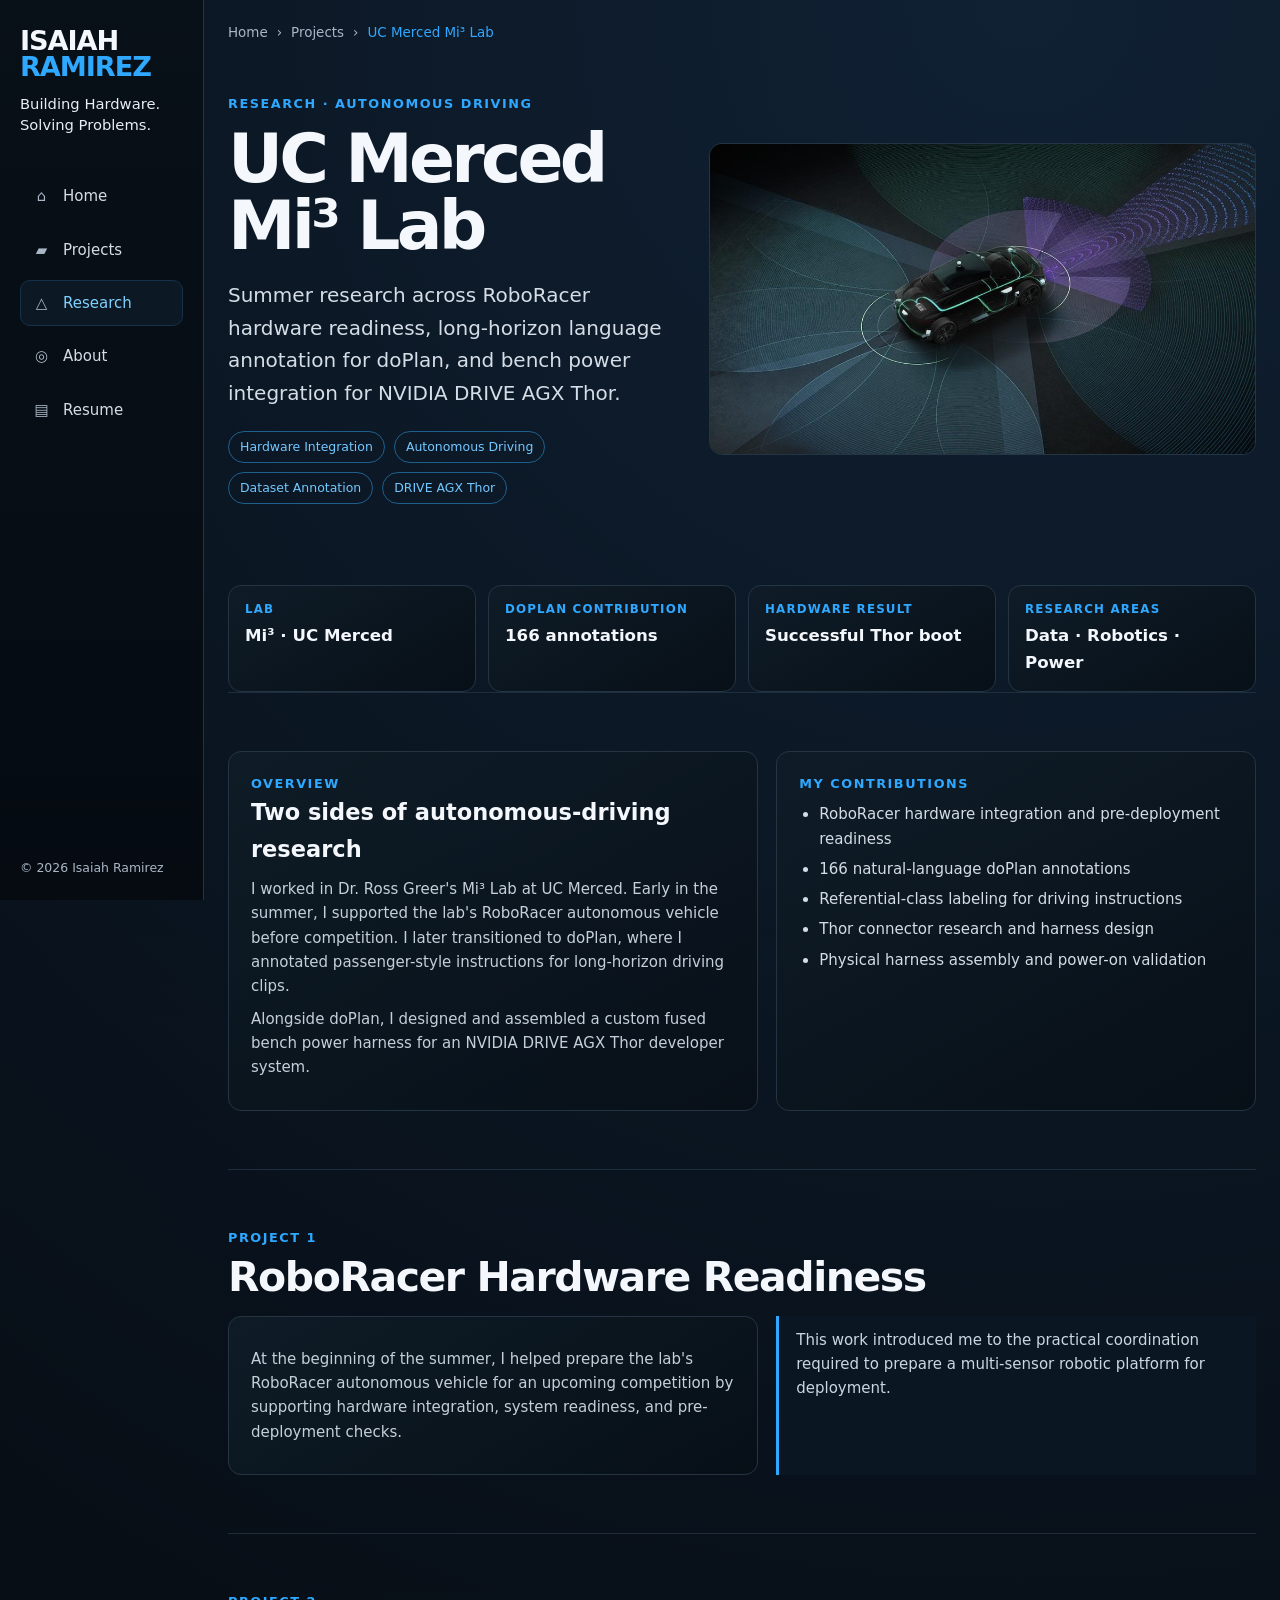
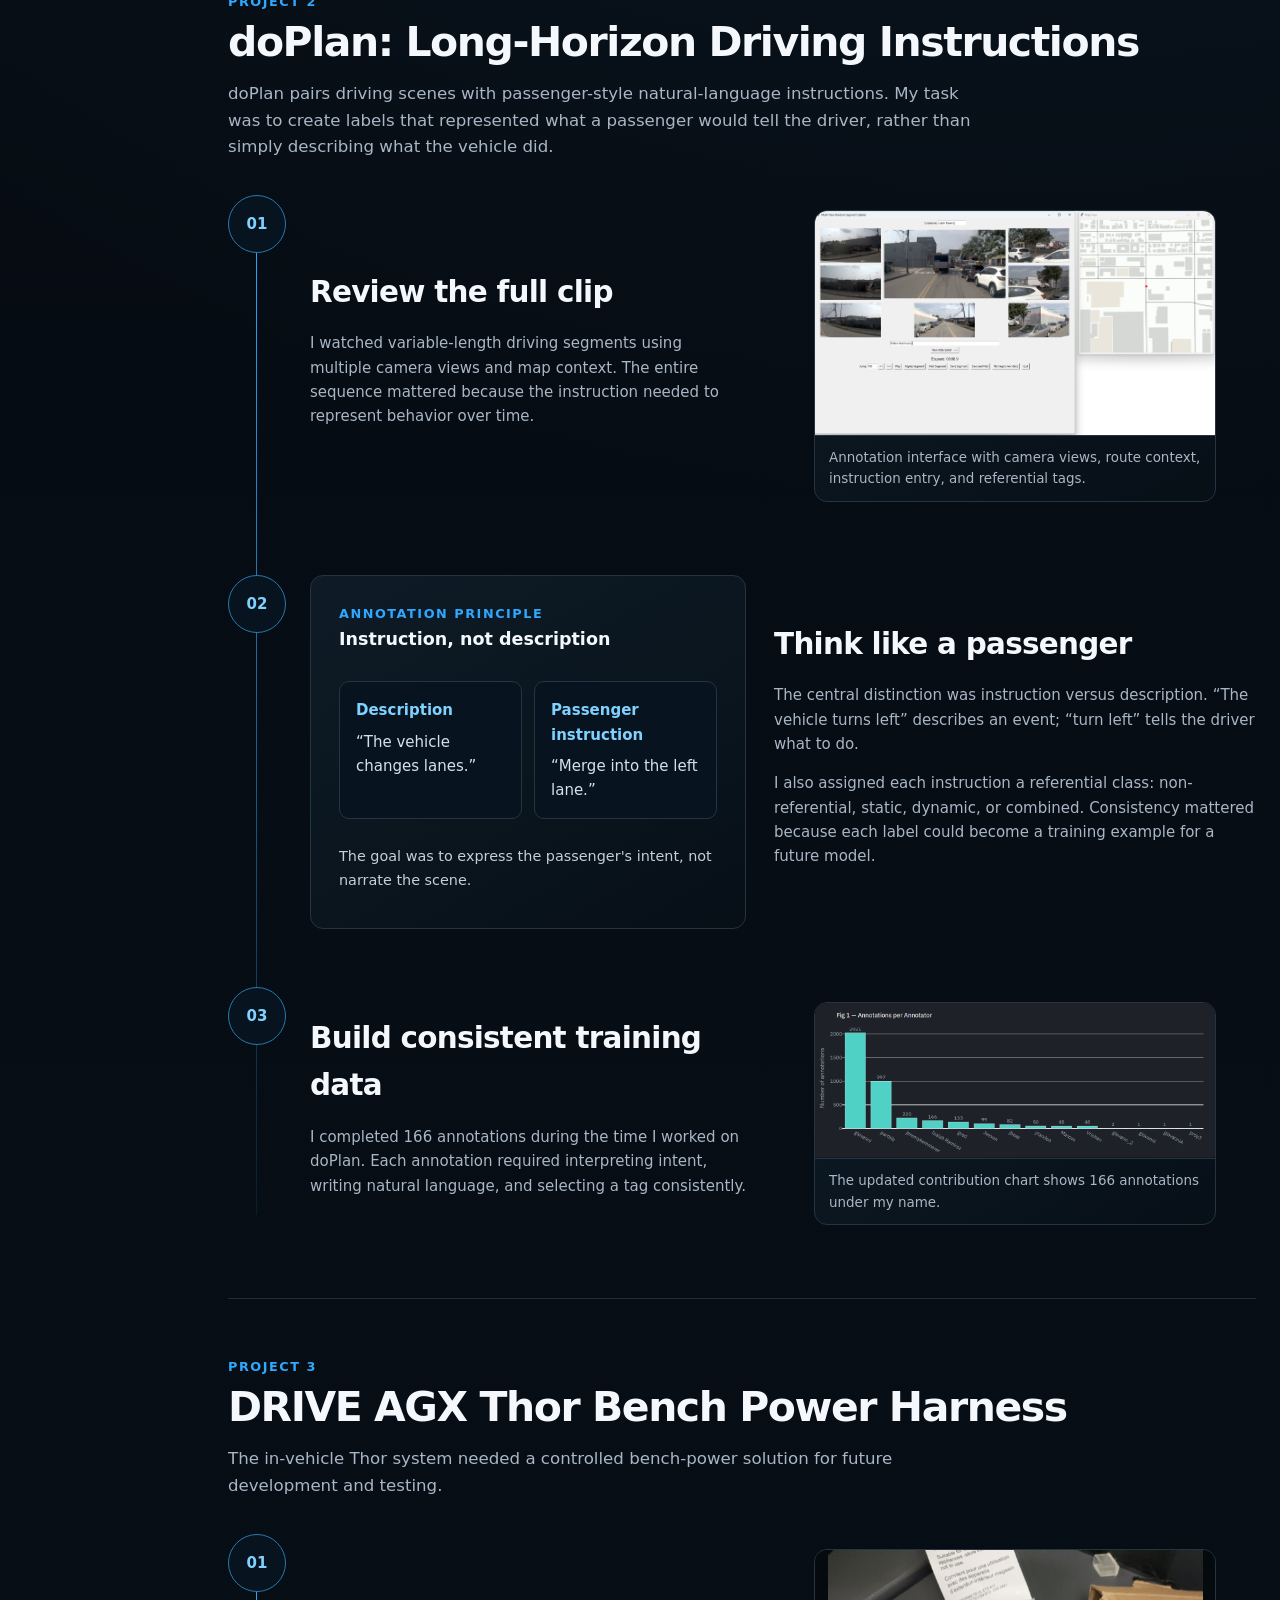
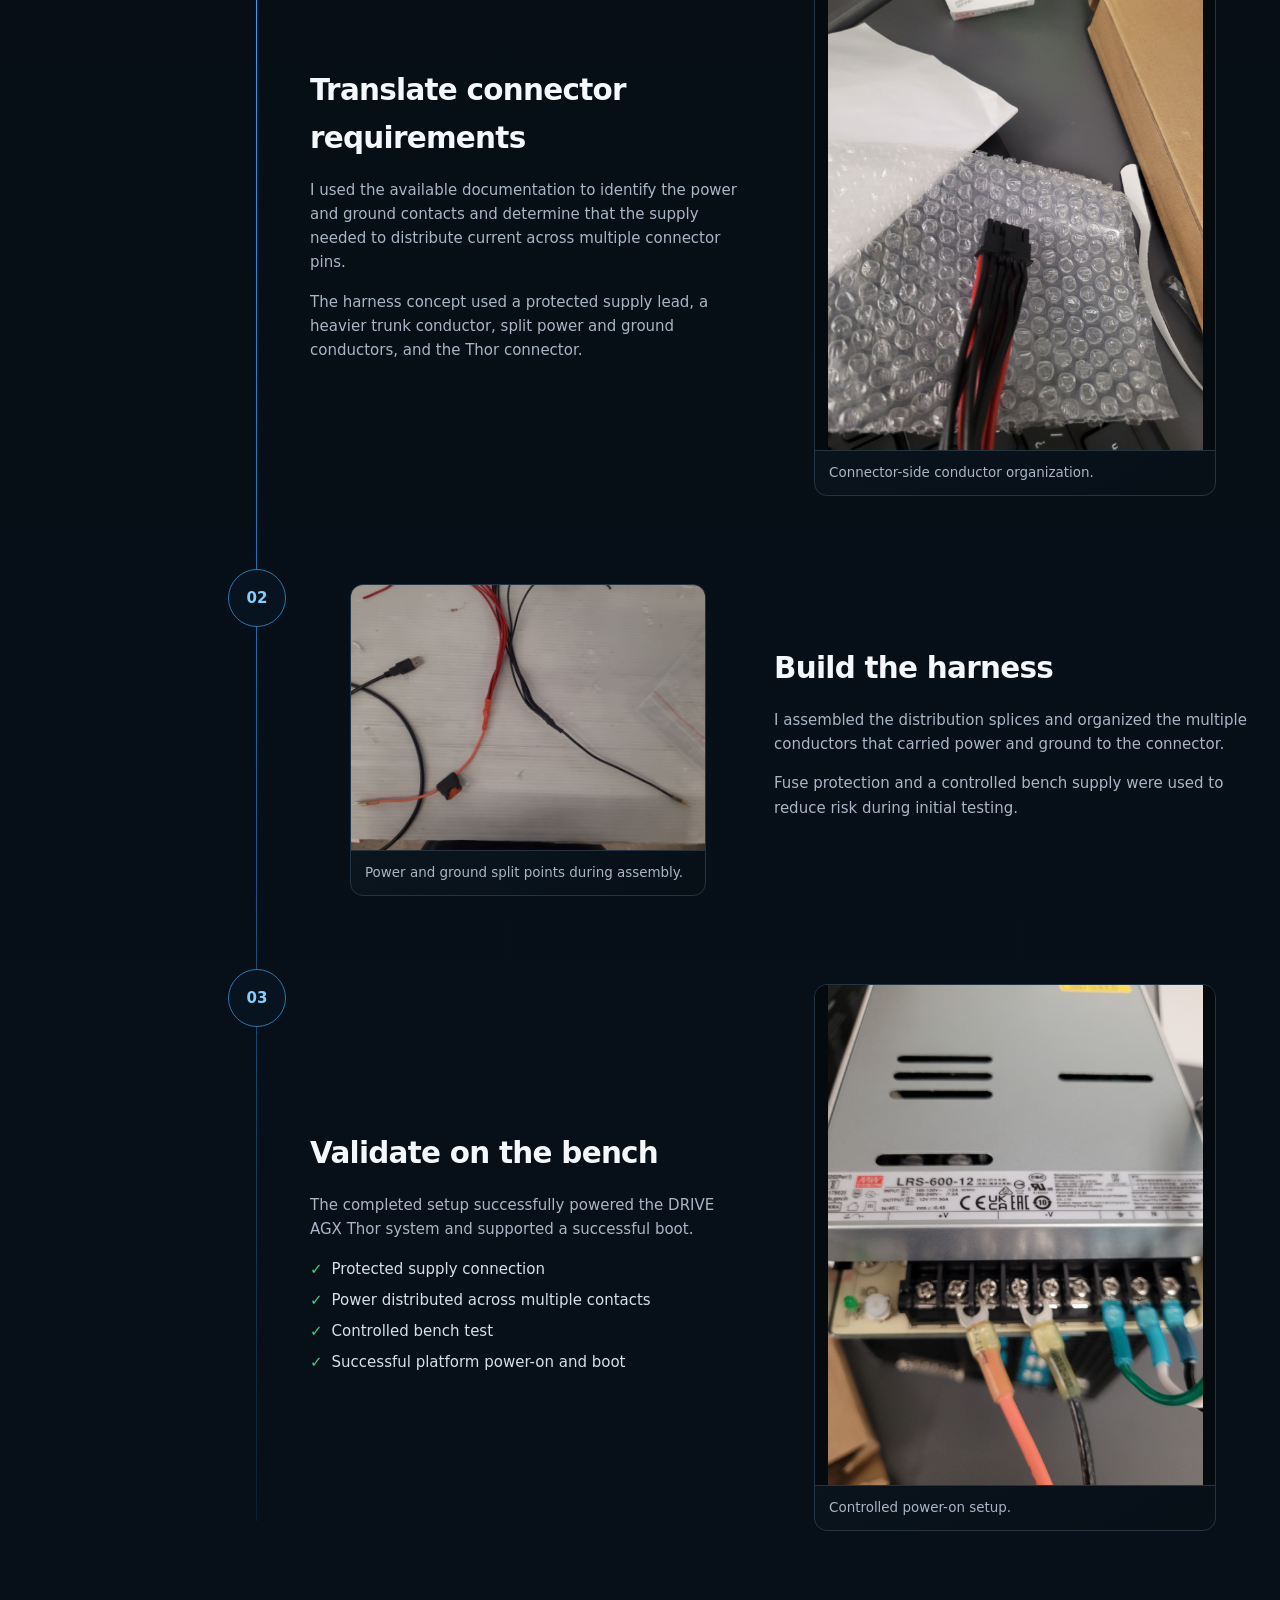
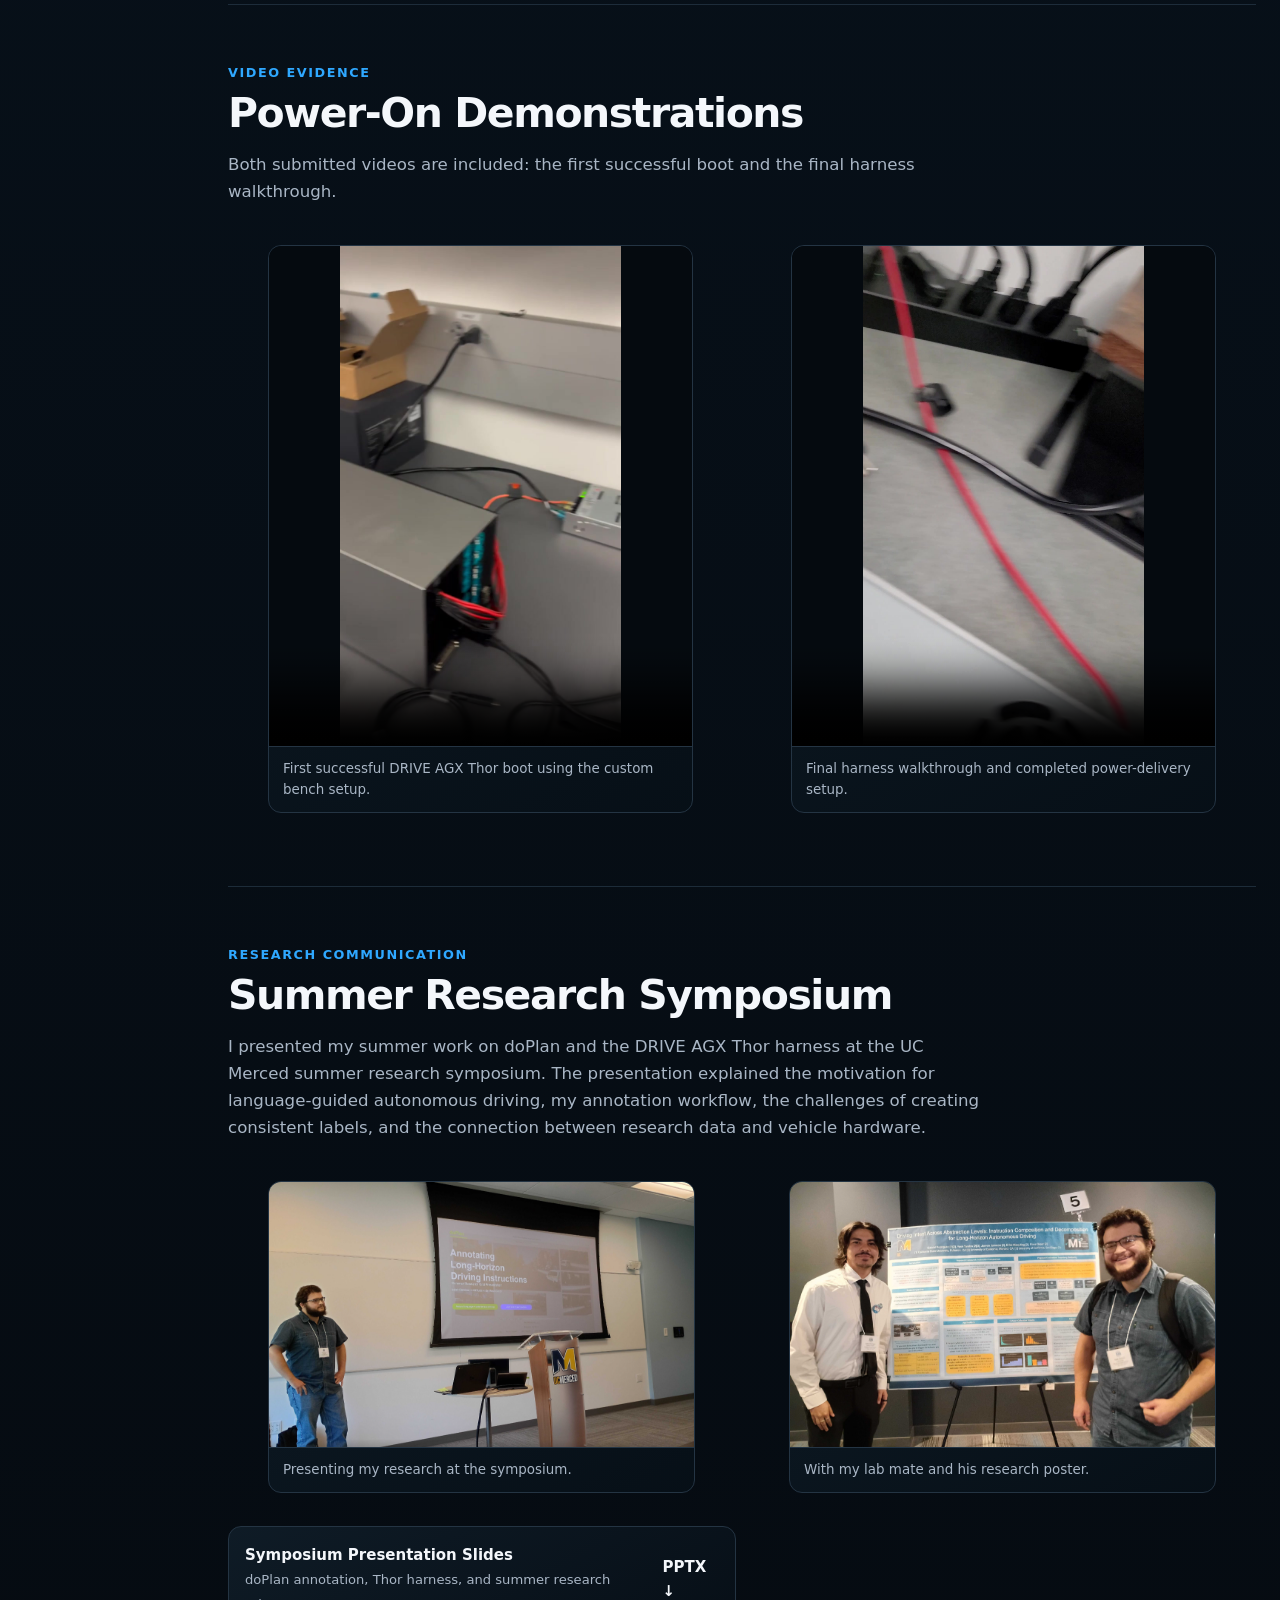
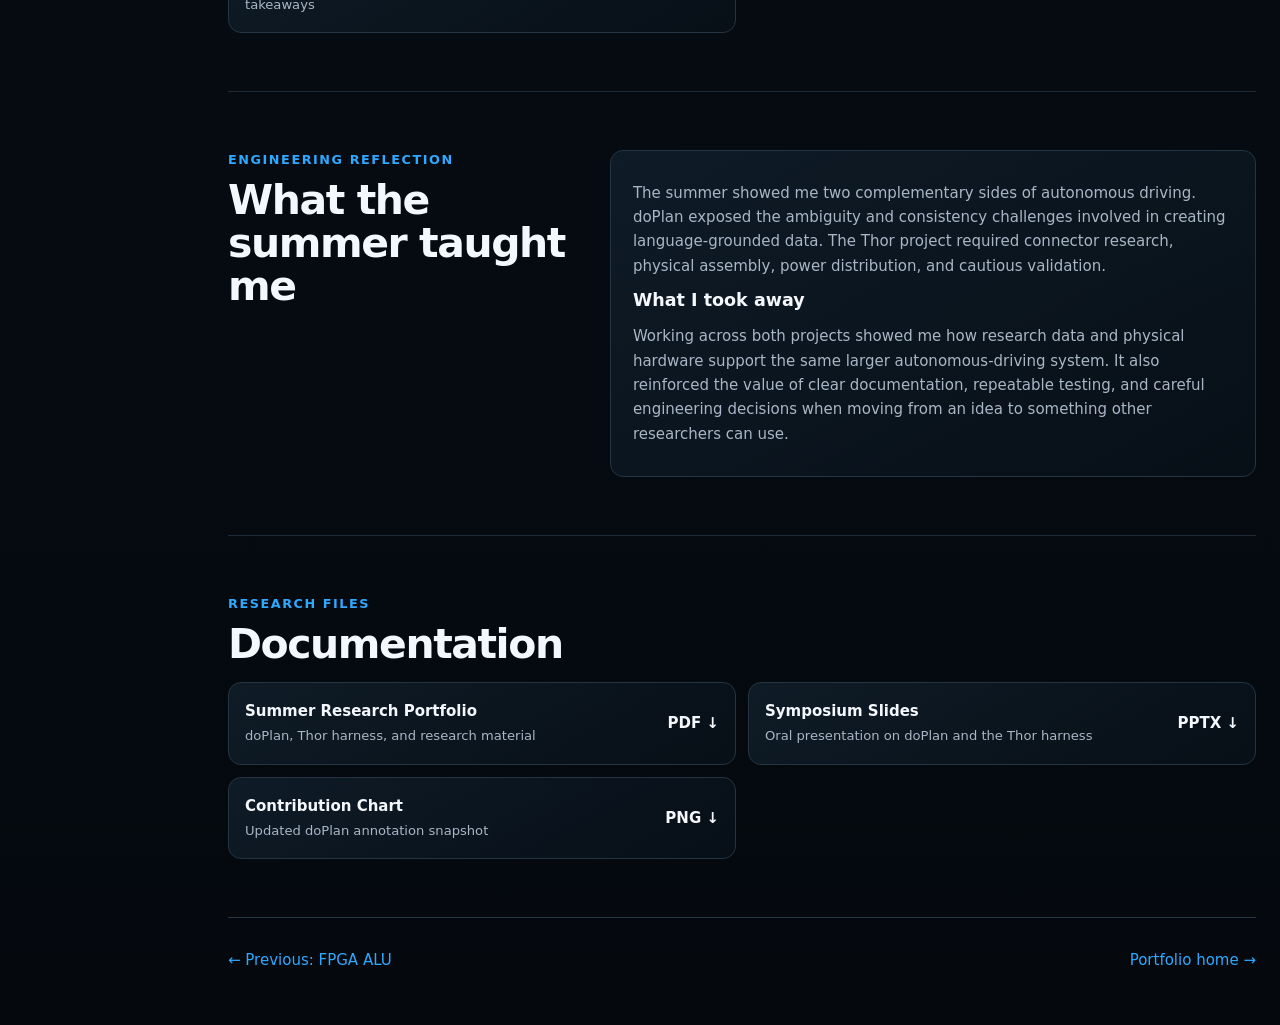
==== projects/mi3-lab.html @ 6a5409db "Initial portfolio release" ====
<!doctype html><html lang="en"><head><meta charset="utf-8"><meta name="viewport" content="width=device-width,initial-scale=1"><meta name="description" content="Autonomous-driving research in the UC Merced Mi3 Lab by Isaiah Ramirez."><title>UC Merced Mi³ Lab | Isaiah Ramirez</title><link rel="stylesheet" href="../styles.css"></head><body><div class="shell">
<aside class="sidebar"><a class="wordmark" href="../index.html">ISAIAH <span>RAMIREZ</span></a><div class="tagline">Building Hardware.<br>Solving Problems.</div><nav class="side-nav"><a href="../index.html"><span class="ico">⌂</span>Home</a><a href="../index.html#projects"><span class="ico">▰</span>Projects</a><a class="active" href="mi3-lab.html"><span class="ico">△</span>Research</a><a href="../index.html#about"><span class="ico">◎</span>About</a><a href="../Hardware_Resume_V3.pdf"><span class="ico">▤</span>Resume</a></nav><div class="side-bottom">© 2026 Isaiah Ramirez</div></aside>
<div class="main"><header class="mobile-head"><a href="../index.html">Isaiah Ramirez</a><div class="mobile-links"><a href="../index.html#projects">Projects</a><a href="../Hardware_Resume_V3.pdf">Resume</a></div></header><div class="page">
<div class="crumbs"><a href="../index.html">Home</a><span>›</span><a href="../index.html#projects">Projects</a><span>›</span><span class="current">UC Merced Mi³ Lab</span></div>
<header class="hero"><div class="hero-copy"><div class="eyebrow">Research · Autonomous Driving</div><h1>UC Merced Mi³ Lab</h1><p class="lead">Summer research across RoboRacer hardware readiness, long-horizon language annotation for doPlan, and bench power integration for NVIDIA DRIVE AGX Thor.</p><div class="tags"><span class="tag">Hardware Integration</span><span class="tag">Autonomous Driving</span><span class="tag">Dataset Annotation</span><span class="tag">DRIVE AGX Thor</span></div></div><div class="hero-media"><img src="../assets/mi3/thor-thumbnail.png" alt="NVIDIA DRIVE AGX Thor developer system"></div></header>
<div class="metrics"><div class="metric"><strong>Lab</strong><span>Mi³ · UC Merced</span></div><div class="metric"><strong>doPlan contribution</strong><span>166 annotations</span></div><div class="metric"><strong>Hardware result</strong><span>Successful Thor boot</span></div><div class="metric"><strong>Research areas</strong><span>Data · Robotics · Power</span></div></div>
<section class="section"><div class="overview-grid"><div class="panel"><div class="eyebrow">Overview</div><h2>Two sides of autonomous-driving research</h2><p>I worked in Dr. Ross Greer's Mi³ Lab at UC Merced. Early in the summer, I supported the lab's RoboRacer autonomous vehicle before competition. I later transitioned to doPlan, where I annotated passenger-style instructions for long-horizon driving clips.</p><p>Alongside doPlan, I designed and assembled a custom fused bench power harness for an NVIDIA DRIVE AGX Thor developer system.</p></div><div class="panel"><div class="eyebrow">My contributions</div><ul class="challenge-list"><li>RoboRacer hardware integration and pre-deployment readiness</li><li>166 natural-language doPlan annotations</li><li>Referential-class labeling for driving instructions</li><li>Thor connector research and harness design</li><li>Physical harness assembly and power-on validation</li></ul></div></div></section>
<section class="section"><div class="eyebrow">Project 1</div><h2 class="section-title">RoboRacer Hardware Readiness</h2><div class="overview-grid"><div class="panel"><p>At the beginning of the summer, I helped prepare the lab's RoboRacer autonomous vehicle for an upcoming competition by supporting hardware integration, system readiness, and pre-deployment checks.</p></div><div class="notice">This work introduced me to the practical coordination required to prepare a multi-sensor robotic platform for deployment.</div></div></section>
<section class="section"><div class="eyebrow">Project 2</div><h2 class="section-title">doPlan: Long-Horizon Driving Instructions</h2><p class="section-intro">doPlan pairs driving scenes with passenger-style natural-language instructions. My task was to create labels that represented what a passenger would tell the driver, rather than simply describing what the vehicle did.</p><div class="workflow">
<article class="workflow-step"><div class="step-no">01</div><div class="step-content"><div class="step-copy"><h3>Review the full clip</h3><p>I watched variable-length driving segments using multiple camera views and map context. The entire sequence mattered because the instruction needed to represent behavior over time.</p></div><figure class="media"><img src="../assets/mi3/annotation-interface.png" alt="doPlan annotation interface"><figcaption class="caption">Annotation interface with camera views, route context, instruction entry, and referential tags.</figcaption></figure></div></article>
<article class="workflow-step"><div class="step-no">02</div><div class="step-content reverse"><div class="step-copy"><h3>Think like a passenger</h3><p>The central distinction was instruction versus description. “The vehicle turns left” describes an event; “turn left” tells the driver what to do.</p><p>I also assigned each instruction a referential class: non-referential, static, dynamic, or combined. Consistency mattered because each label could become a training example for a future model.</p></div><div class="panel concept-panel"><div class="eyebrow">Annotation principle</div><h3>Instruction, not description</h3><div class="instruction-compare"><div><b>Description</b><span>“The vehicle changes lanes.”</span></div><div><b>Passenger instruction</b><span>“Merge into the left lane.”</span></div></div><p class="mini-note">The goal was to express the passenger's intent, not narrate the scene.</p></div></div></article>
<article class="workflow-step"><div class="step-no">03</div><div class="step-content"><div class="step-copy"><h3>Build consistent training data</h3><p>I completed 166 annotations during the time I worked on doPlan. Each annotation required interpreting intent, writing natural language, and selecting a tag consistently.</p></div><figure class="media"><img src="../assets/mi3/doplan-contribution-chart.png" alt="Chart showing doPlan annotation counts by annotator"><figcaption class="caption">The updated contribution chart shows 166 annotations under my name.</figcaption></figure></div></article>
</div></section>
<section class="section"><div class="eyebrow">Project 3</div><h2 class="section-title">DRIVE AGX Thor Bench Power Harness</h2><p class="section-intro">The in-vehicle Thor system needed a controlled bench-power solution for future development and testing.</p><div class="workflow">
<article class="workflow-step"><div class="step-no">01</div><div class="step-content"><div class="step-copy"><h3>Translate connector requirements</h3><p>I used the available documentation to identify the power and ground contacts and determine that the supply needed to distribute current across multiple connector pins.</p><p>The harness concept used a protected supply lead, a heavier trunk conductor, split power and ground conductors, and the Thor connector.</p></div><figure class="media"><img src="../assets/mi3/connector-wiring.jpg" alt="Thor connector wiring"><figcaption class="caption">Connector-side conductor organization.</figcaption></figure></div></article>
<article class="workflow-step"><div class="step-no">02</div><div class="step-content reverse"><div class="step-copy"><h3>Build the harness</h3><p>I assembled the distribution splices and organized the multiple conductors that carried power and ground to the connector.</p><p>Fuse protection and a controlled bench supply were used to reduce risk during initial testing.</p></div><figure class="media"><img src="../assets/mi3/harness-splices.jpg" alt="Thor power harness splices"><figcaption class="caption">Power and ground split points during assembly.</figcaption></figure></div></article>
<article class="workflow-step"><div class="step-no">03</div><div class="step-content"><div class="step-copy"><h3>Validate on the bench</h3><p>The completed setup successfully powered the DRIVE AGX Thor system and supported a successful boot.</p><ul class="checks"><li>Protected supply connection</li><li>Power distributed across multiple contacts</li><li>Controlled bench test</li><li>Successful platform power-on and boot</li></ul></div><figure class="media"><img src="../assets/mi3/bench-power.jpg" alt="Bench power supply connected to the Thor harness"><figcaption class="caption">Controlled power-on setup.</figcaption></figure></div></article>
</div></section>
<section class="section"><div class="eyebrow">Video evidence</div><h2 class="section-title">Power-On Demonstrations</h2><p class="section-intro">Both submitted videos are included: the first successful boot and the final harness walkthrough.</p><div class="video-grid" style="margin-top:24px"><figure class="media"><video controls preload="metadata" poster="../assets/mi3/thor-first-boot-thumbnail.jpg"><source src="../assets/mi3/thor-first-boot.mp4" type="video/mp4">Your browser does not support embedded video.</video><figcaption class="caption">First successful DRIVE AGX Thor boot using the custom bench setup.</figcaption></figure><figure class="media"><video controls preload="metadata" poster="../assets/mi3/thor-final-harness-thumbnail.jpg"><source src="../assets/mi3/thor-final-harness-demo.mp4" type="video/mp4">Your browser does not support embedded video.</video><figcaption class="caption">Final harness walkthrough and completed power-delivery setup.</figcaption></figure></div></section>

<section class="section"><div class="eyebrow">Research communication</div><h2 class="section-title">Summer Research Symposium</h2><p class="section-intro">I presented my summer work on doPlan and the DRIVE AGX Thor harness at the UC Merced summer research symposium. The presentation explained the motivation for language-guided autonomous driving, my annotation workflow, the challenges of creating consistent labels, and the connection between research data and vehicle hardware.</p><div class="gallery wide symposium-gallery" style="margin-top:24px"><figure class="media"><img src="../assets/mi3/symposium-placeholder-1.png" alt="Placeholder for a photo from the research symposium"><figcaption class="caption">Presenting my research at the symposium.</figcaption></figure><figure class="media"><img src="../assets/mi3/symposium-placeholder-2.png" alt="Placeholder for a second symposium photograph"><figcaption class="caption">With my lab mate and his research poster.</figcaption></figure></div><div class="download-grid" style="margin-top:18px"><a class="download" href="../assets/mi3/doPlan-Symposium-Presentation-Isaiah-Ramirez.pptx"><div><b>Symposium Presentation Slides</b><span>doPlan annotation, Thor harness, and summer research takeaways</span></div><strong>PPTX ↓</strong></a></div></section>
<section class="section"><div class="reflection"><div><div class="eyebrow">Engineering reflection</div><h2 class="section-title">What the summer taught me</h2></div><div class="panel"><p>The summer showed me two complementary sides of autonomous driving. doPlan exposed the ambiguity and consistency challenges involved in creating language-grounded data. The Thor project required connector research, physical assembly, power distribution, and cautious validation.</p><h3>What I took away</h3><p>Working across both projects showed me how research data and physical hardware support the same larger autonomous-driving system. It also reinforced the value of clear documentation, repeatable testing, and careful engineering decisions when moving from an idea to something other researchers can use.</p></div></div></section>
<section class="section"><div class="eyebrow">Research files</div><h2 class="section-title">Documentation</h2><div class="download-grid"><a class="download" href="../assets/mi3/Mi3_Summer_2026_Portfolio.pdf"><div><b>Summer Research Portfolio</b><span>doPlan, Thor harness, and research material</span></div><strong>PDF ↓</strong></a><a class="download" href="../assets/mi3/doPlan-Symposium-Presentation-Isaiah-Ramirez.pptx"><div><b>Symposium Slides</b><span>Oral presentation on doPlan and the Thor harness</span></div><strong>PPTX ↓</strong></a><a class="download" href="../assets/mi3/doplan-contribution-chart.png"><div><b>Contribution Chart</b><span>Updated doPlan annotation snapshot</span></div><strong>PNG ↓</strong></a></div></section>
<nav class="project-nav"><a href="fpga-alu.html">← Previous: FPGA ALU</a><a href="../index.html">Portfolio home →</a></nav></div></div></div></body></html>
---- styles.css ----
:root{
  --bg:#05090e;--bg2:#08111a;--panel:#0b141d;--panel2:#101c27;--text:#f4f7fb;--muted:#a9b6c5;
  --line:#243443;--accent:#2fa8ff;--accent2:#7fd1ff;--good:#43d17a;--sidebar:204px;--content:1180px;
}
*{box-sizing:border-box}html{scroll-behavior:smooth}body{margin:0;background:radial-gradient(circle at 80% 0,#102134 0,transparent 28%),linear-gradient(180deg,var(--bg),#071019 62%,#05090e);color:var(--text);font:15px/1.62 Inter,ui-sans-serif,system-ui,-apple-system,BlinkMacSystemFont,"Segoe UI",sans-serif}a{color:inherit}img,video{max-width:100%;display:block}.shell{min-height:100vh}.sidebar{position:fixed;inset:0 auto 0 0;width:var(--sidebar);padding:28px 20px 22px;background:linear-gradient(180deg,#081018,#050b11);border-right:1px solid var(--line);z-index:20;display:flex;flex-direction:column}.wordmark{font-size:1.7rem;line-height:.95;font-weight:900;letter-spacing:-.04em;text-decoration:none}.wordmark span{display:block;color:var(--accent)}.tagline{font-size:.92rem;line-height:1.45;margin:13px 0 38px;color:#e9eef4}.side-nav{display:grid;gap:7px}.side-nav a{display:flex;align-items:center;gap:12px;text-decoration:none;color:#d4dde7;border-radius:10px;padding:10px 11px;border:1px solid transparent}.side-nav a:hover,.side-nav a.active{background:#0c1823;color:var(--accent2);border-color:#17314a}.side-nav .ico{width:19px;text-align:center;color:var(--muted)}.side-bottom{margin-top:auto;color:var(--muted);font-size:.78rem}.socials{display:flex;gap:13px;margin-bottom:24px}.socials a{text-decoration:none;font-weight:800;font-size:.83rem}.main{margin-left:var(--sidebar);min-height:100vh}.page{width:min(calc(100% - 48px),var(--content));margin:0 auto}.mobile-head{display:none}.crumbs{display:flex;gap:9px;align-items:center;color:var(--muted);font-size:.84rem;padding:22px 0 8px}.crumbs a{text-decoration:none}.crumbs .current{color:var(--accent)}.hero{display:grid;grid-template-columns:minmax(0,.9fr) minmax(420px,1.1fr);gap:34px;align-items:center;padding:12px 0 34px}.hero-copy{padding:30px 0}.eyebrow{text-transform:uppercase;letter-spacing:.12em;font-weight:850;color:var(--accent);font-size:.8rem}.hero h1,.home-hero h1{font-size:clamp(2.8rem,5.3vw,5.7rem);line-height:.98;letter-spacing:-.055em;margin:12px 0 17px}.lead{color:#d5dde6;font-size:clamp(1.04rem,1.7vw,1.25rem);max-width:700px}.tags,.actions{display:flex;flex-wrap:wrap;gap:9px;margin-top:22px}.tag{border:1px solid #1f5f8c;border-radius:999px;padding:5px 11px;color:#73c8ff;font-size:.78rem}.button{display:inline-flex;align-items:center;justify-content:center;min-height:43px;padding:0 16px;border-radius:9px;border:1px solid #246b9e;text-decoration:none;font-weight:750;color:var(--accent2);background:#07131e}.button.primary{background:var(--accent);color:#03101a;border-color:var(--accent)}.hero-media,.panel,.media,.project-card,.metric,.download,.timeline-card{border:1px solid var(--line);background:linear-gradient(150deg,rgba(15,28,39,.96),rgba(7,15,23,.95));border-radius:13px;overflow:hidden}.hero-media img{width:100%;height:100%;max-height:480px;object-fit:cover}.section{padding:58px 0;border-top:1px solid rgba(36,52,67,.8)}.section.tight{padding:34px 0}.section-title{font-size:clamp(1.8rem,3.2vw,3rem);letter-spacing:-.035em;line-height:1.06;margin:8px 0 16px}.section-intro{max-width:760px;color:var(--muted);font-size:1.04rem}.overview-grid{display:grid;grid-template-columns:1.05fr .95fr;gap:18px}.panel{padding:22px}.panel h2,.panel h3{margin:0 0 10px}.panel p{color:#c5cfda;margin:8px 0}.challenge-list,.clean-list{padding-left:20px;margin:8px 0;color:#d4dce5}.challenge-list li,.clean-list li{margin:6px 0}.metrics{display:grid;grid-template-columns:repeat(4,1fr);gap:12px;margin:17px 0 0}.metric{padding:14px 16px}.metric strong{display:block;color:var(--accent);font-size:.74rem;text-transform:uppercase;letter-spacing:.1em}.metric span{display:block;font-size:1.04rem;font-weight:760;margin-top:3px}.workflow{position:relative;display:grid;gap:58px;margin-top:34px}.workflow:before{content:"";position:absolute;left:28px;top:25px;bottom:25px;width:1px;background:linear-gradient(var(--accent),rgba(47,168,255,.1))}.workflow-step{display:grid;grid-template-columns:58px minmax(0,1fr);gap:24px;position:relative}.step-no{width:58px;height:58px;border-radius:50%;background:#07131e;border:1px solid #2878ae;color:var(--accent2);display:grid;place-items:center;font-weight:900;z-index:1}.step-content{display:grid;grid-template-columns:minmax(260px,.95fr) minmax(0,1.05fr);gap:28px;align-items:center}.step-content.reverse .step-copy{order:2}.step-copy h3{font-size:clamp(1.45rem,2.3vw,2.25rem);margin:0 0 10px;letter-spacing:-.025em}.step-copy p{color:var(--muted)}.media img,.media video{width:100%;max-height:500px;object-fit:contain;background:#050a0f}.caption{padding:11px 14px;color:var(--muted);font-size:.84rem;border-top:1px solid var(--line)}.results-grid{display:grid;grid-template-columns:1.15fr .85fr;gap:18px}.checks{list-style:none;padding:0;margin:10px 0}.checks li{margin:7px 0;color:#d5e0e9}.checks li:before{content:"✓";color:var(--good);font-weight:900;margin-right:9px}.reflection{display:grid;grid-template-columns:.7fr 1.3fr;gap:34px}.reflection p{color:var(--muted)}.download-grid{display:grid;grid-template-columns:repeat(2,1fr);gap:12px}.download{display:flex;justify-content:space-between;align-items:center;gap:14px;padding:16px;text-decoration:none}.download span{color:var(--muted);font-size:.82rem}.download b{display:block;color:var(--text)}.download:hover{border-color:#2d79ac}.gallery{display:grid;grid-template-columns:repeat(3,1fr);gap:14px}.gallery .media img{aspect-ratio:4/3;object-fit:contain}.gallery.wide{grid-template-columns:repeat(2,1fr)}.gallery.wide .media img{aspect-ratio:16/10}.data-table{overflow-x:auto;border:1px solid var(--line);border-radius:13px;background:var(--panel)}table{width:100%;border-collapse:collapse;min-width:650px}th,td{padding:13px 15px;text-align:left;border-bottom:1px solid var(--line)}th{color:var(--accent2);font-size:.76rem;text-transform:uppercase;letter-spacing:.09em}tr:last-child td{border-bottom:0}code{color:var(--accent2);background:#0d1b27;border:1px solid #243c50;border-radius:5px;padding:2px 5px}.video-grid{display:grid;grid-template-columns:repeat(2,1fr);gap:18px}.project-nav{display:flex;justify-content:space-between;gap:18px;padding:30px 0 52px;border-top:1px solid var(--line)}.project-nav a{text-decoration:none;color:var(--accent)}.home-hero{min-height:64vh;display:grid;align-content:center;padding:72px 0}.home-hero .lead{max-width:770px}.home-projects{display:grid;grid-template-columns:repeat(12,1fr);gap:18px}.project-card{grid-column:span 6;text-decoration:none;transition:.2s ease}.project-card:hover{transform:translateY(-3px);border-color:#2c75a6}.project-card img{width:100%;aspect-ratio:16/9;object-fit:cover;background:#061019}.project-card .card-copy{padding:20px}.project-card h3{font-size:1.45rem;margin:0}.project-card p{color:var(--muted);margin:7px 0 0}.project-card.small{grid-column:span 4}.timeline{display:grid;grid-template-columns:repeat(5,1fr);gap:12px}.timeline-card{padding:15px}.timeline-card b{color:var(--accent);display:block}.timeline-card p{color:var(--muted);font-size:.88rem;margin:6px 0 0}.notice{border-left:3px solid var(--accent);padding:12px 17px;background:#0a1722;color:#cbd6df}.footer{padding:34px 0;color:var(--muted);border-top:1px solid var(--line)}
@media(max-width:980px){:root{--sidebar:0px}.sidebar{display:none}.main{margin-left:0}.mobile-head{display:flex;position:sticky;top:0;z-index:30;align-items:center;justify-content:space-between;padding:13px 18px;background:rgba(5,9,14,.94);backdrop-filter:blur(12px);border-bottom:1px solid var(--line)}.mobile-head a{text-decoration:none;font-weight:850}.mobile-links{display:flex;gap:13px;color:var(--muted);font-size:.86rem}.hero{grid-template-columns:1fr}.hero-media img{max-height:none}.metrics{grid-template-columns:repeat(2,1fr)}.overview-grid,.results-grid,.reflection{grid-template-columns:1fr}.step-content,.step-content.reverse{grid-template-columns:1fr}.step-content.reverse .step-copy{order:0}.gallery{grid-template-columns:repeat(2,1fr)}.timeline{grid-template-columns:repeat(2,1fr)}}
@media(max-width:680px){.page{width:min(calc(100% - 28px),var(--content))}.mobile-links a:nth-child(2){display:none}.hero h1,.home-hero h1{font-size:2.7rem}.hero{gap:16px}.section{padding:44px 0}.metrics,.gallery,.gallery.wide,.video-grid,.download-grid,.timeline{grid-template-columns:1fr}.home-projects{display:block}.project-card,.project-card.small{display:block;margin-bottom:15px}.workflow:before{left:20px}.workflow-step{grid-template-columns:42px 1fr;gap:15px}.step-no{width:42px;height:42px}.project-nav{flex-direction:column}.overview-grid{gap:12px}}
.media-pair{display:grid;grid-template-columns:1fr 1fr;gap:14px;min-width:0}.media-pair .media{min-width:0}.media-pair .media img{height:100%;min-height:230px;object-fit:contain}@media(max-width:680px){.media-pair{grid-template-columns:1fr}.media-pair .media img{min-height:0}}

/* Version 5.2 refinements */
.media-large img{max-height:680px;min-height:360px;padding:18px;object-fit:contain}
.concept-panel{align-self:stretch;display:flex;flex-direction:column;justify-content:center;padding:28px}
.instruction-compare{display:grid;grid-template-columns:1fr 1fr;gap:12px;margin:18px 0}
.instruction-compare>div{padding:16px;border:1px solid var(--line);border-radius:10px;background:#07131e}
.instruction-compare b{display:block;color:var(--accent2);margin-bottom:7px}
.instruction-compare span{color:#d7e1ea}
.mini-note{font-size:.9rem;color:var(--muted)}
.symposium-gallery .media img{aspect-ratio:16/10;object-fit:cover}
@media(max-width:680px){.media-large img{min-height:0;padding:8px}.instruction-compare{grid-template-columns:1fr}}
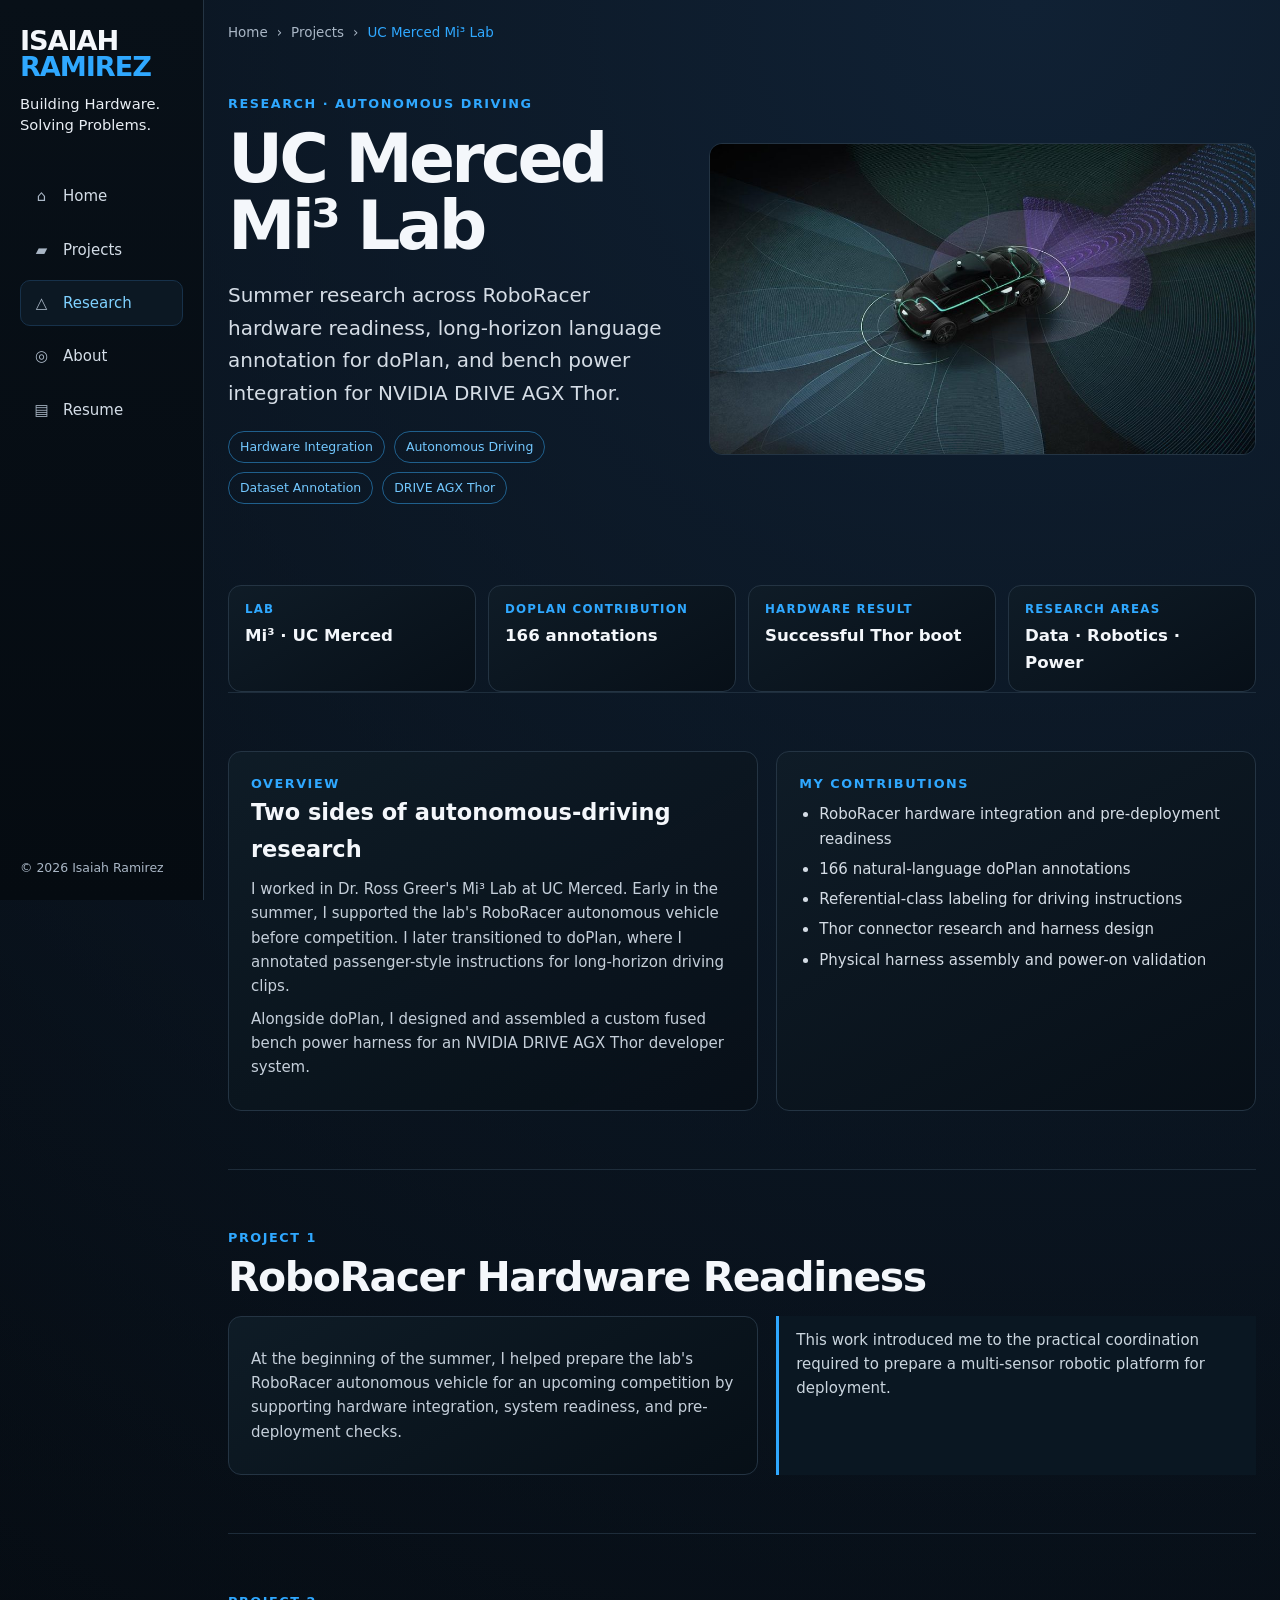
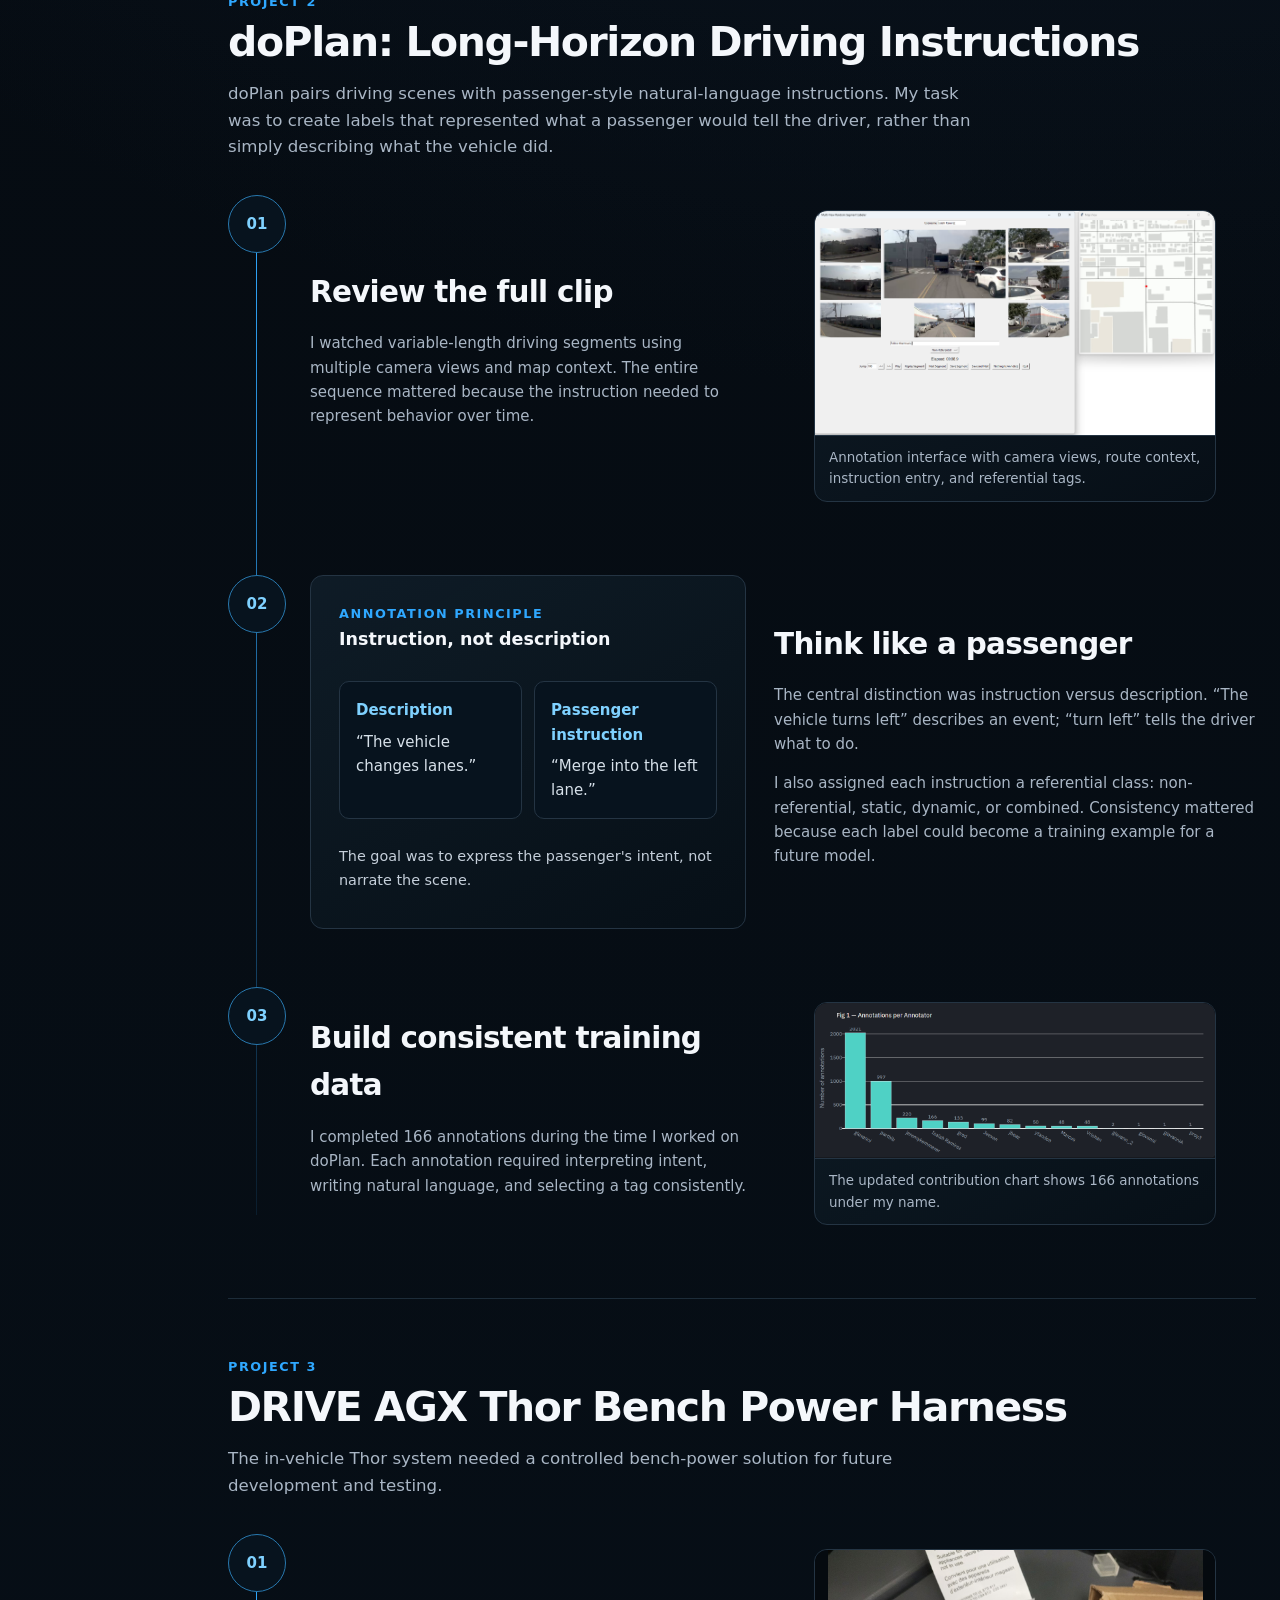
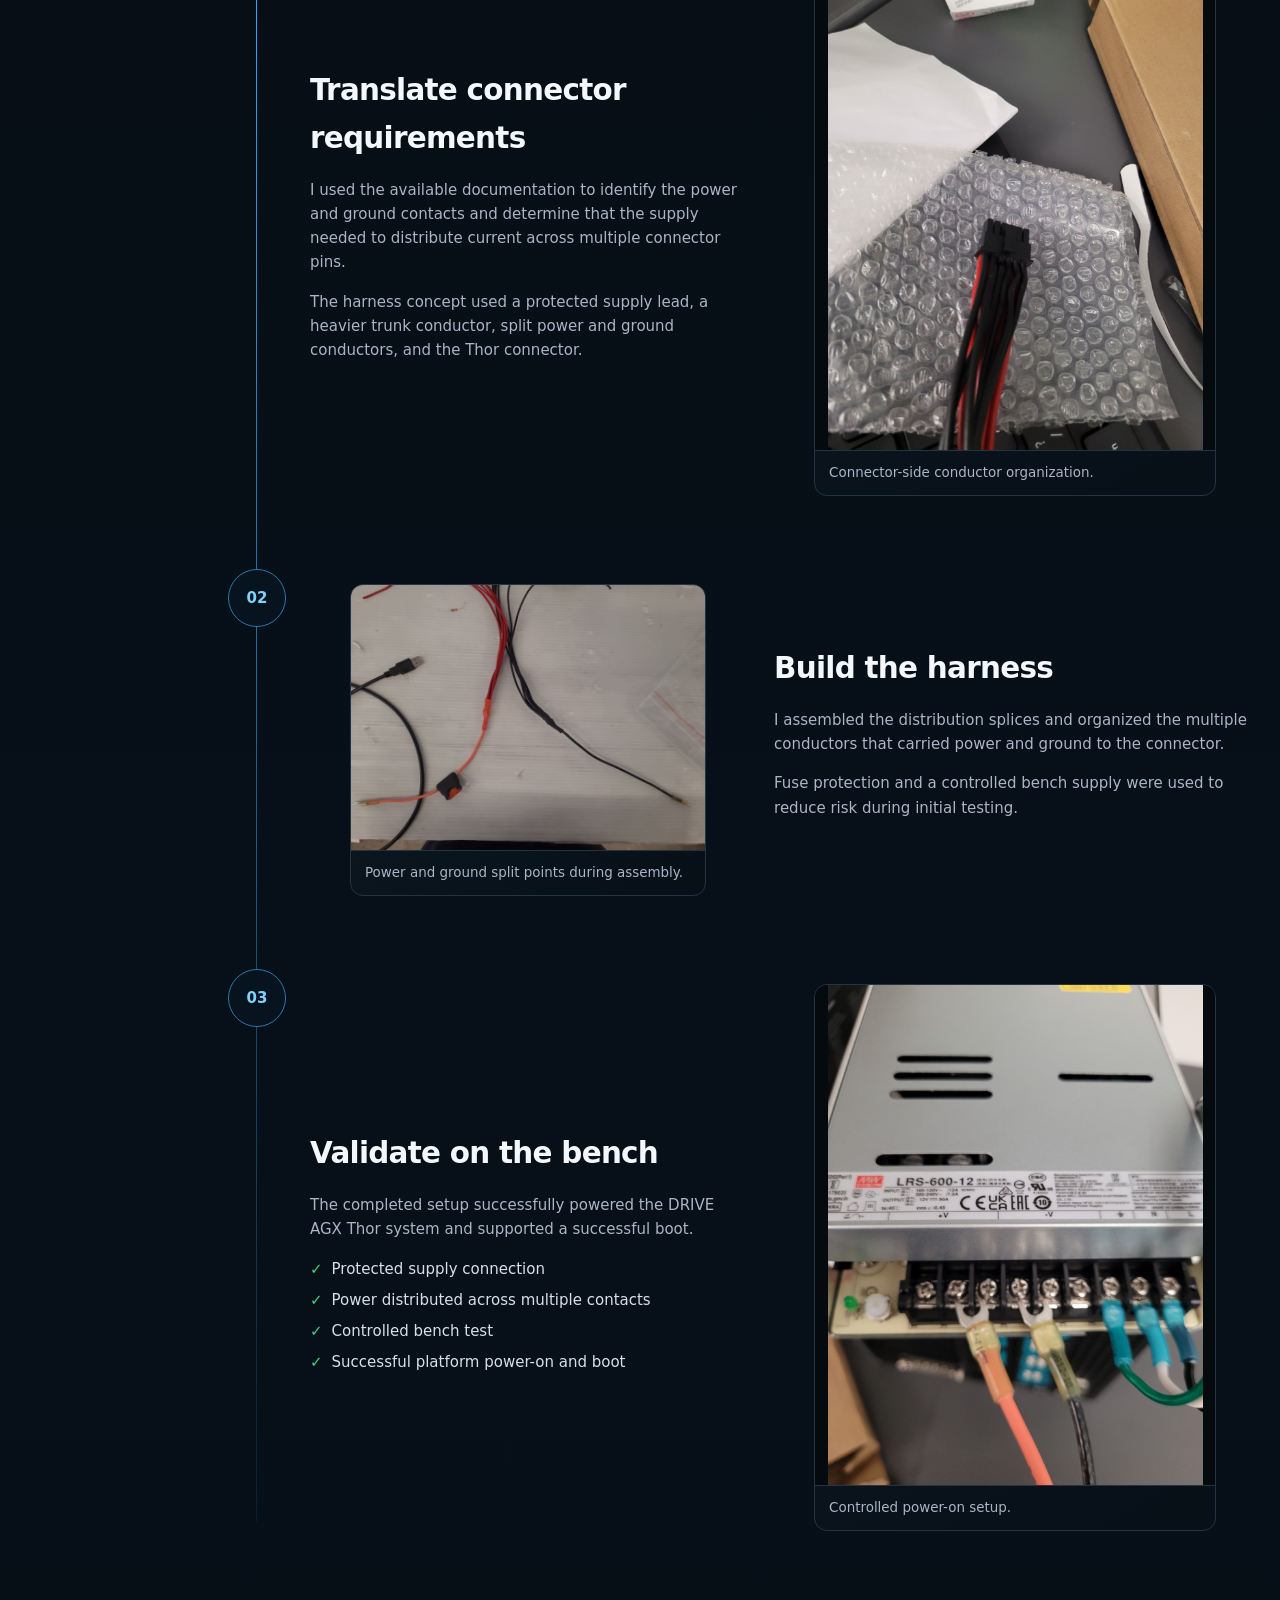
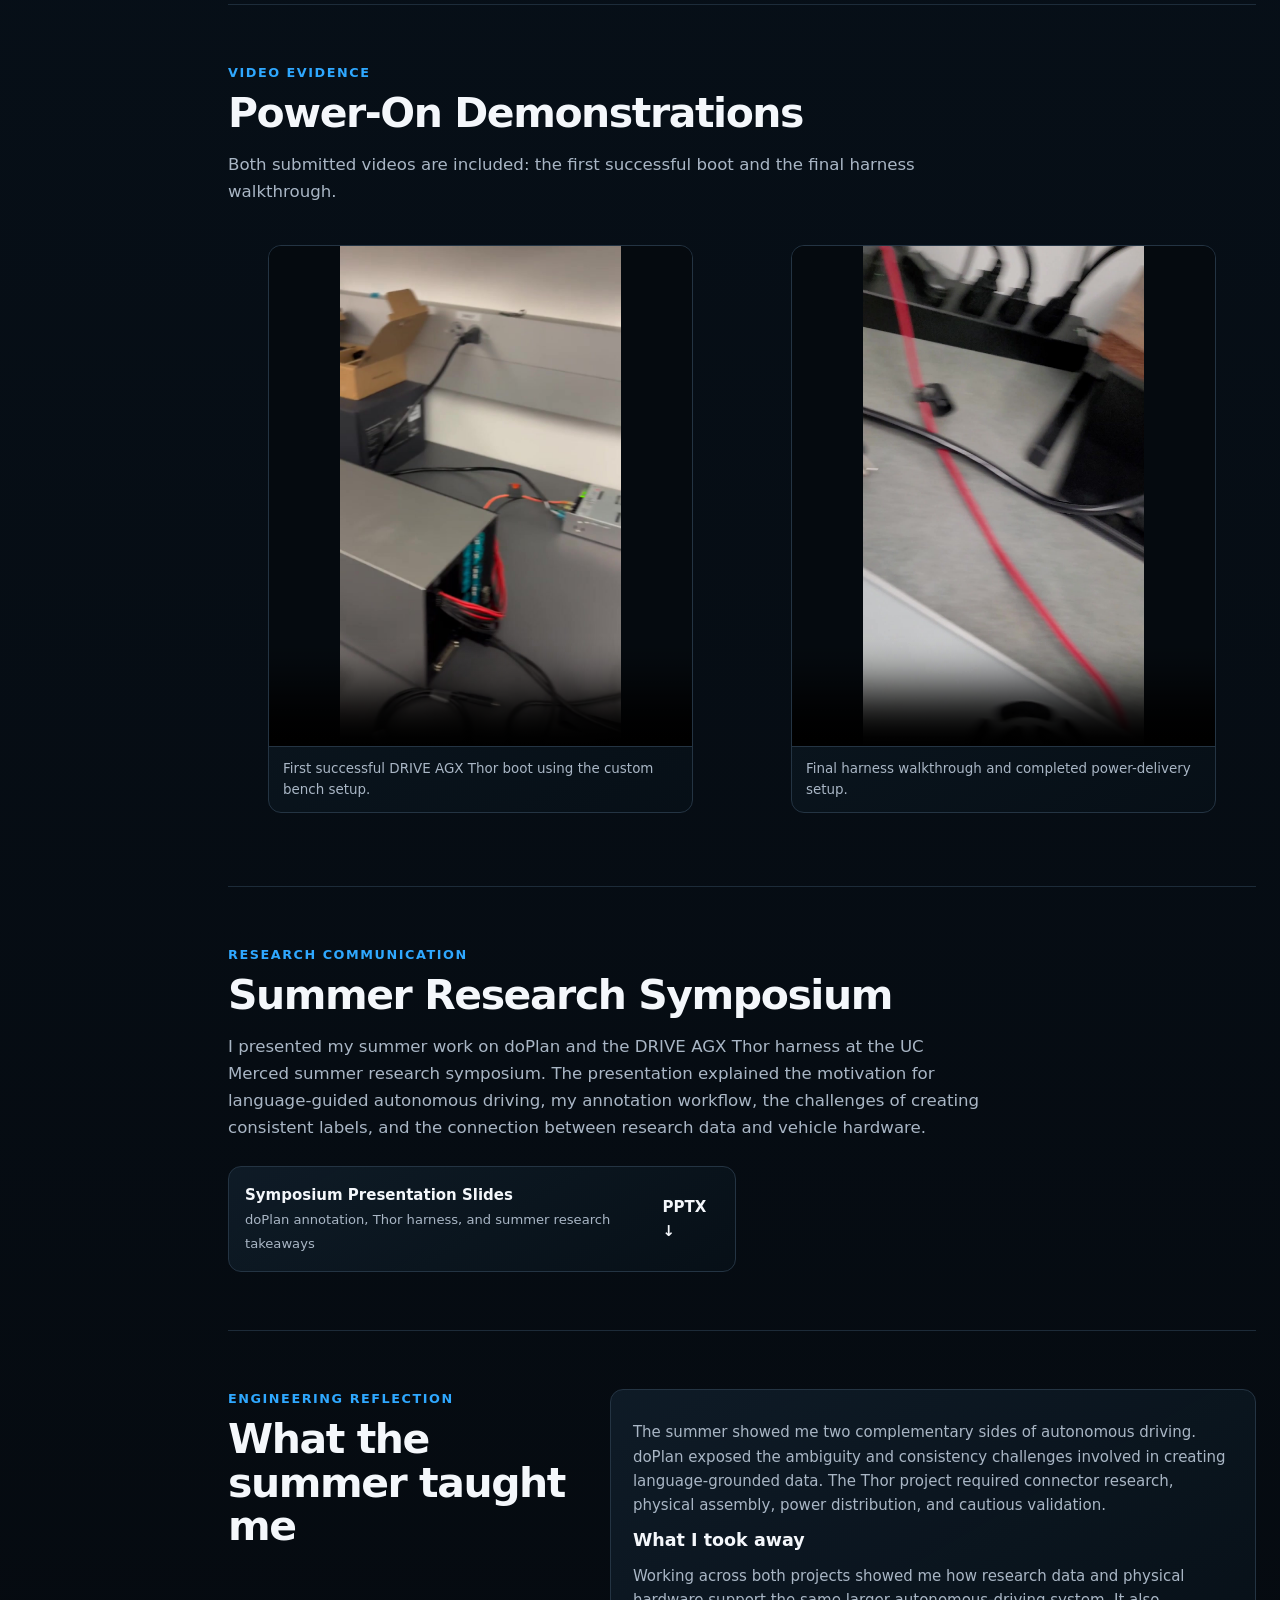
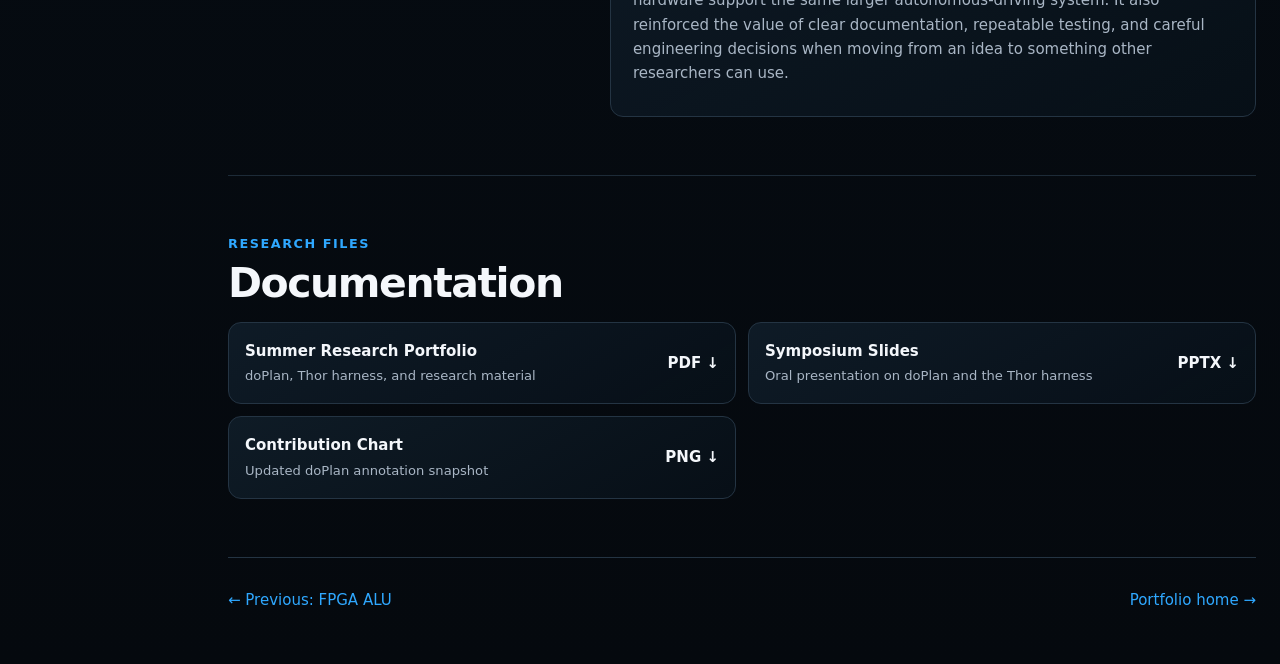
==== commit b65a11ab: "1.1" ====
--- a/projects/mi3-lab.html
+++ b/projects/mi3-lab.html
@@ -18,7 +18,7 @@
 </div></section>
 <section class="section"><div class="eyebrow">Video evidence</div><h2 class="section-title">Power-On Demonstrations</h2><p class="section-intro">Both submitted videos are included: the first successful boot and the final harness walkthrough.</p><div class="video-grid" style="margin-top:24px"><figure class="media"><video controls preload="metadata" poster="../assets/mi3/thor-first-boot-thumbnail.jpg"><source src="../assets/mi3/thor-first-boot.mp4" type="video/mp4">Your browser does not support embedded video.</video><figcaption class="caption">First successful DRIVE AGX Thor boot using the custom bench setup.</figcaption></figure><figure class="media"><video controls preload="metadata" poster="../assets/mi3/thor-final-harness-thumbnail.jpg"><source src="../assets/mi3/thor-final-harness-demo.mp4" type="video/mp4">Your browser does not support embedded video.</video><figcaption class="caption">Final harness walkthrough and completed power-delivery setup.</figcaption></figure></div></section>
 
-<section class="section"><div class="eyebrow">Research communication</div><h2 class="section-title">Summer Research Symposium</h2><p class="section-intro">I presented my summer work on doPlan and the DRIVE AGX Thor harness at the UC Merced summer research symposium. The presentation explained the motivation for language-guided autonomous driving, my annotation workflow, the challenges of creating consistent labels, and the connection between research data and vehicle hardware.</p><div class="gallery wide symposium-gallery" style="margin-top:24px"><figure class="media"><img src="../assets/mi3/symposium-placeholder-1.png" alt="Placeholder for a photo from the research symposium"><figcaption class="caption">Presenting my research at the symposium.</figcaption></figure><figure class="media"><img src="../assets/mi3/symposium-placeholder-2.png" alt="Placeholder for a second symposium photograph"><figcaption class="caption">With my lab mate and his research poster.</figcaption></figure></div><div class="download-grid" style="margin-top:18px"><a class="download" href="../assets/mi3/doPlan-Symposium-Presentation-Isaiah-Ramirez.pptx"><div><b>Symposium Presentation Slides</b><span>doPlan annotation, Thor harness, and summer research takeaways</span></div><strong>PPTX ↓</strong></a></div></section>
+<section class="section"><div class="eyebrow">Research communication</div><h2 class="section-title">Summer Research Symposium</h2><p class="section-intro">I presented my summer work on doPlan and the DRIVE AGX Thor harness at the UC Merced summer research symposium. The presentation explained the motivation for language-guided autonomous driving, my annotation workflow, the challenges of creating consistent labels, and the connection between research data and vehicle hardware.</p><div class="download-grid" style="margin-top:24px"><a class="download" href="../assets/mi3/doPlan-Symposium-Presentation-Isaiah-Ramirez.pptx"><div><b>Symposium Presentation Slides</b><span>doPlan annotation, Thor harness, and summer research takeaways</span></div><strong>PPTX ↓</strong></a></div></section>
 <section class="section"><div class="reflection"><div><div class="eyebrow">Engineering reflection</div><h2 class="section-title">What the summer taught me</h2></div><div class="panel"><p>The summer showed me two complementary sides of autonomous driving. doPlan exposed the ambiguity and consistency challenges involved in creating language-grounded data. The Thor project required connector research, physical assembly, power distribution, and cautious validation.</p><h3>What I took away</h3><p>Working across both projects showed me how research data and physical hardware support the same larger autonomous-driving system. It also reinforced the value of clear documentation, repeatable testing, and careful engineering decisions when moving from an idea to something other researchers can use.</p></div></div></section>
 <section class="section"><div class="eyebrow">Research files</div><h2 class="section-title">Documentation</h2><div class="download-grid"><a class="download" href="../assets/mi3/Mi3_Summer_2026_Portfolio.pdf"><div><b>Summer Research Portfolio</b><span>doPlan, Thor harness, and research material</span></div><strong>PDF ↓</strong></a><a class="download" href="../assets/mi3/doPlan-Symposium-Presentation-Isaiah-Ramirez.pptx"><div><b>Symposium Slides</b><span>Oral presentation on doPlan and the Thor harness</span></div><strong>PPTX ↓</strong></a><a class="download" href="../assets/mi3/doplan-contribution-chart.png"><div><b>Contribution Chart</b><span>Updated doPlan annotation snapshot</span></div><strong>PNG ↓</strong></a></div></section>
 <nav class="project-nav"><a href="fpga-alu.html">← Previous: FPGA ALU</a><a href="../index.html">Portfolio home →</a></nav></div></div></div></body></html>
